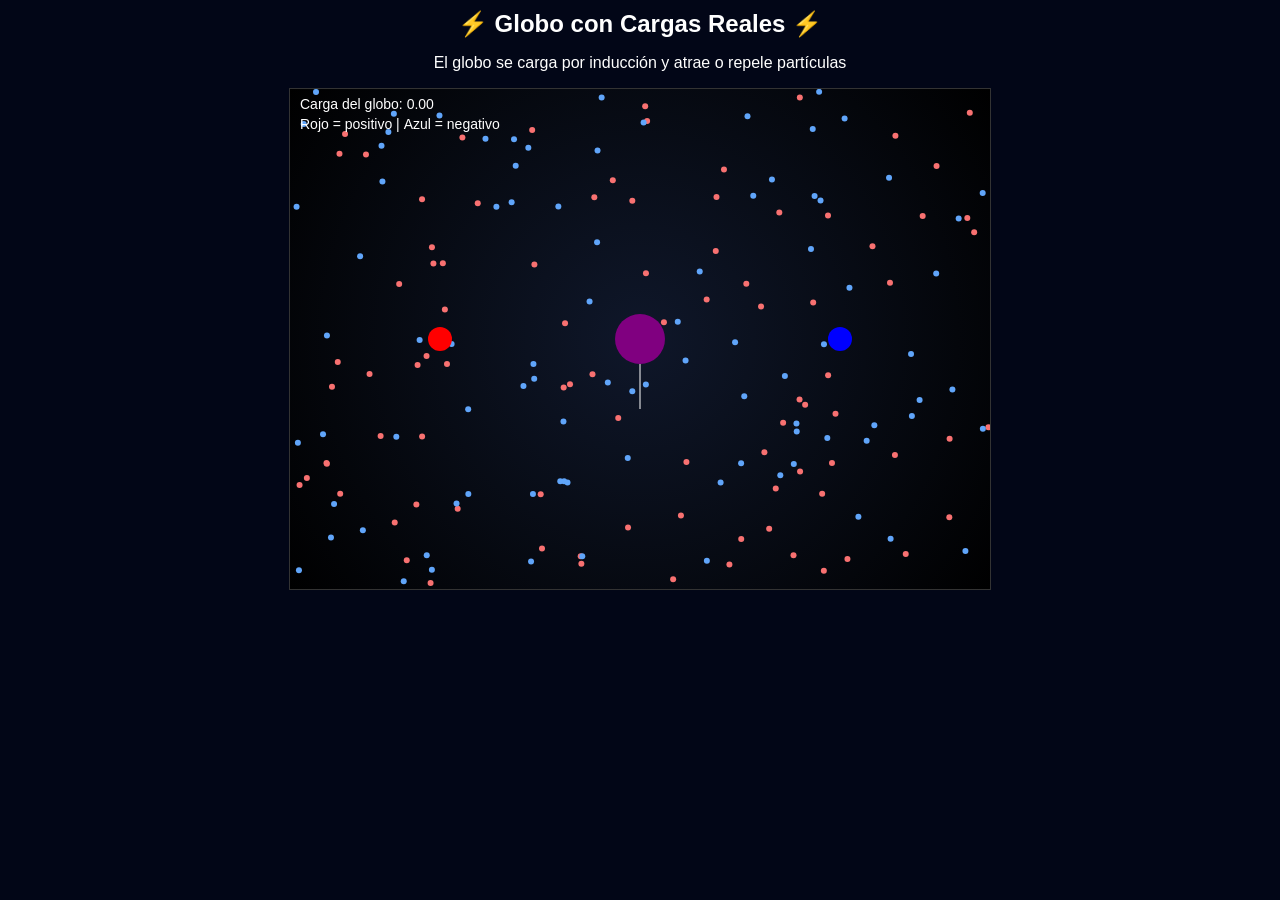
==== index.html @ da691572 "prot globo" ====
<!DOCTYPE html>
<html lang="es">
<head>
  <meta charset="UTF-8">
  <title>Globo con Cargas Reales</title>
  <style>
    body {
      margin: 0;
      background: #020617;
      color: white;
      font-family: Arial;
      text-align: center;
    }

    canvas {
      display: block;
      margin: auto;
      background: radial-gradient(circle, #0f172a, #000);
      border: 1px solid #333;
    }

    h2 {
      margin: 10px;
    }
  </style>
</head>
<body>

<h2>⚡ Globo con Cargas Reales ⚡</h2>
<p>El globo se carga por inducción y atrae o repele partículas</p>

<canvas id="canvas" width="700" height="500"></canvas>

<script>
const canvas = document.getElementById("canvas");
const ctx = canvas.getContext("2d");

// cargas fijas
let fixedCharges = [
  { x: 150, y: 250, q: 10 },
  { x: 550, y: 250, q: -10 }
];

let particles = [];
let balloon = { x: 350, y: 250, charge: 0 };

// crear partículas
for (let i = 0; i < 180; i++) {
  particles.push({
    x: Math.random() * canvas.width,
    y: Math.random() * canvas.height,
    vx: (Math.random() - 0.5),
    vy: (Math.random() - 0.5),
    q: Math.random() > 0.5 ? 1 : -1
  });
}

// mover globo con mouse
canvas.addEventListener("mousemove", (e) => {
  const rect = canvas.getBoundingClientRect();
  balloon.x = e.clientX - rect.left;
  balloon.y = e.clientY - rect.top;
});

function update() {
  balloon.charge = 0;

  // calcular carga del globo
  fixedCharges.forEach(c => {
    let dx = c.x - balloon.x;
    let dy = c.y - balloon.y;
    let dist = Math.sqrt(dx * dx + dy * dy) + 1;

    if (dist < 200) {
      balloon.charge += c.q / dist;
    }
  });

  // interacción de partículas
  particles.forEach(p => {
    let dx = balloon.x - p.x;
    let dy = balloon.y - p.y;
    let dist = Math.sqrt(dx * dx + dy * dy) + 1;

    let interaction = balloon.charge * p.q;
    let force = 1 / (dist * dist);

    if (interaction > 0) {
      // repulsión
      p.vx -= dx * force * 0.5;
      p.vy -= dy * force * 0.5;
    } else {
      // atracción
      p.vx += dx * force * 0.5;
      p.vy += dy * force * 0.5;

      // se pega al globo
      if (dist < 20) {
        p.vx = 0;
        p.vy = 0;
        p.x += (balloon.x - p.x) * 0.2;
        p.y += (balloon.y - p.y) * 0.2;
      }
    }

    p.vx *= 0.96;
    p.vy *= 0.96;

    p.x += p.vx;
    p.y += p.vy;

    // rebote
    if (p.x < 0 || p.x > canvas.width) p.vx *= -1;
    if (p.y < 0 || p.y > canvas.height) p.vy *= -1;
  });
}

function draw() {
  ctx.clearRect(0, 0, canvas.width, canvas.height);

  // partículas
  particles.forEach(p => {
    ctx.beginPath();
    ctx.arc(p.x, p.y, 3, 0, Math.PI * 2);
    ctx.fillStyle = p.q > 0 ? "#f87171" : "#60a5fa";
    ctx.fill();
  });

  // cargas fijas
  fixedCharges.forEach(c => {
    ctx.beginPath();
    ctx.arc(c.x, c.y, 12, 0, Math.PI * 2);
    ctx.fillStyle = c.q > 0 ? "red" : "blue";
    ctx.fill();
  });

  // globo
  ctx.beginPath();
  ctx.arc(balloon.x, balloon.y, 25, 0, Math.PI * 2);
  ctx.fillStyle = balloon.charge > 0 ? "orange" : "purple";
  ctx.fill();

  // cuerda
  ctx.beginPath();
  ctx.moveTo(balloon.x, balloon.y + 25);
  ctx.lineTo(balloon.x, balloon.y + 70);
  ctx.strokeStyle = "white";
  ctx.stroke();

  // texto
  ctx.fillStyle = "white";
  ctx.font = "14px Arial";
  ctx.fillText("Carga del globo: " + balloon.charge.toFixed(2), 10, 20);
  ctx.fillText("Rojo = positivo | Azul = negativo", 10, 40);
}

function loop() {
  update();
  draw();
  requestAnimationFrame(loop);
}

loop();
</script>

</body>
</html>
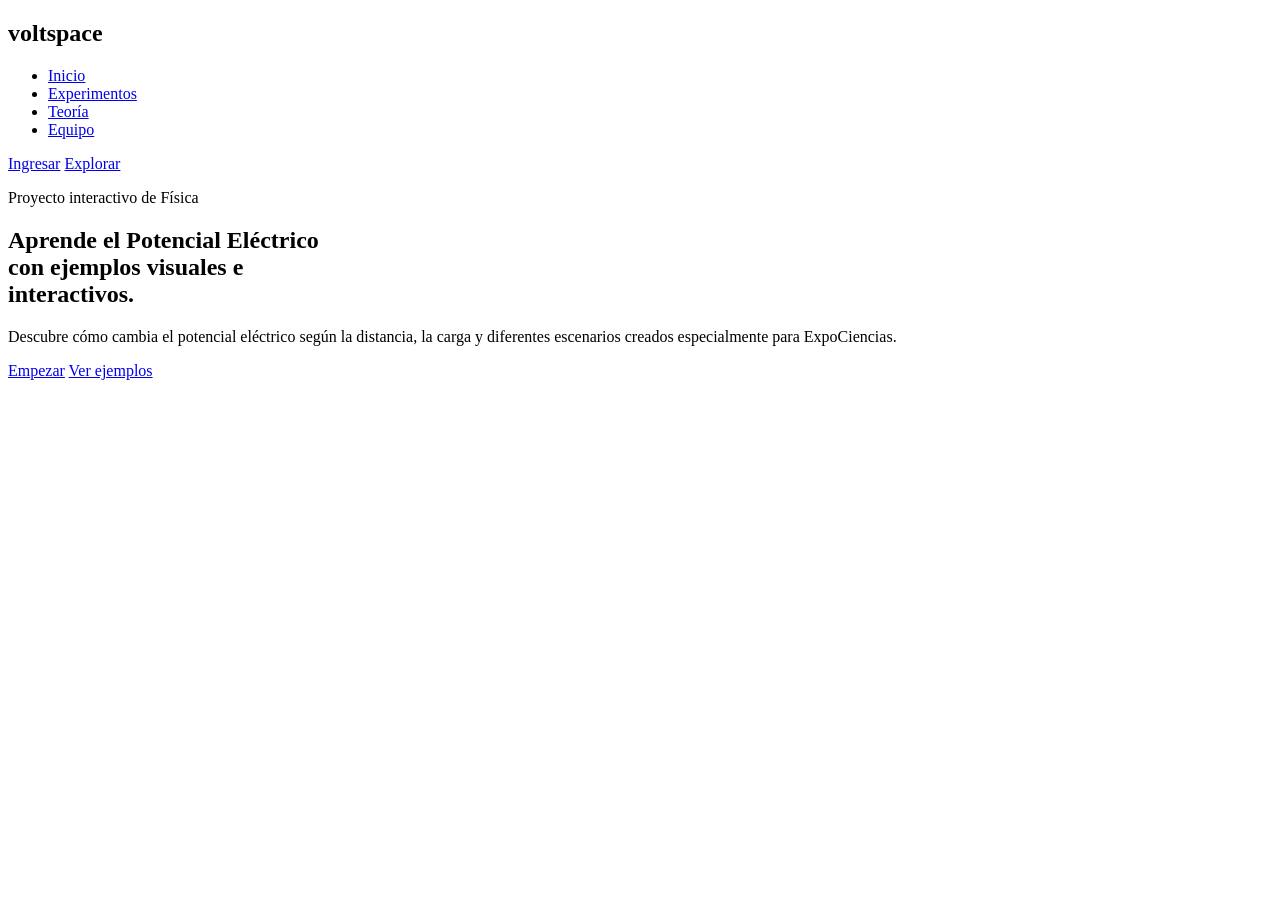
==== commit 9bc416ec: "estructura inicial" ====
--- a/index.html
+++ b/index.html
@@ -1,167 +1,61 @@
 <!DOCTYPE html>
-<html lang="es">
+<html lang="en">
 <head>
-  <meta charset="UTF-8">
-  <title>Globo con Cargas Reales</title>
-  <style>
-    body {
-      margin: 0;
-      background: #020617;
-      color: white;
-      font-family: Arial;
-      text-align: center;
-    }
-
-    canvas {
-      display: block;
-      margin: auto;
-      background: radial-gradient(circle, #0f172a, #000);
-      border: 1px solid #333;
-    }
-
-    h2 {
-      margin: 10px;
-    }
-  </style>
+    <meta charset="UTF-8">
+    <meta name="viewport" content="width=device-width, initial-scale=1.0">
+    <title>VoltSpace</title>
 </head>
 <body>
+    <!-- HEADER -->
+  <header>
+    <nav class="navbar">
+      <h1 class="logo">voltspace</h1>
 
-<h2>⚡ Globo con Cargas Reales ⚡</h2>
-<p>El globo se carga por inducción y atrae o repele partículas</p>
+      <ul class="menu">
+        <li><a href="#">Inicio</a></li>
+        <li><a href="#">Experimentos</a></li>
+        <li><a href="#">Teoría</a></li>
+        <li><a href="#">Equipo</a></li>
+      </ul>
 
-<canvas id="canvas" width="700" height="500"></canvas>
+      <div class="nav-buttons">
+        <a href="#" class="btn-login">Ingresar</a>
+        <a href="#" class="btn-main">Explorar</a>
+      </div>
+    </nav>
+  </header>
 
-<script>
-const canvas = document.getElementById("canvas");
-const ctx = canvas.getContext("2d");
+  <!-- HERO SECTION -->
+  <section class="hero">
 
-// cargas fijas
-let fixedCharges = [
-  { x: 150, y: 250, q: 10 },
-  { x: 550, y: 250, q: -10 }
-];
+    <div class="hero-text">
 
-let particles = [];
-let balloon = { x: 350, y: 250, charge: 0 };
+      <p class="mini-text">Proyecto interactivo de Física</p>
 
-// crear partículas
-for (let i = 0; i < 180; i++) {
-  particles.push({
-    x: Math.random() * canvas.width,
-    y: Math.random() * canvas.height,
-    vx: (Math.random() - 0.5),
-    vy: (Math.random() - 0.5),
-    q: Math.random() > 0.5 ? 1 : -1
-  });
-}
+      <h2>
+        Aprende el <span>Potencial Eléctrico</span><br>
+        con ejemplos visuales e<br>
+        interactivos.
+      </h2>
 
-// mover globo con mouse
-canvas.addEventListener("mousemove", (e) => {
-  const rect = canvas.getBoundingClientRect();
-  balloon.x = e.clientX - rect.left;
-  balloon.y = e.clientY - rect.top;
-});
+      <p class="description">
+        Descubre cómo cambia el potencial eléctrico según
+        la distancia, la carga y diferentes escenarios
+        creados especialmente para ExpoCiencias.
+      </p>
 
-function update() {
-  balloon.charge = 0;
+      <div class="hero-buttons">
+        <a href="#" class="btn-main">Empezar</a>
+        <a href="#" class="btn-secondary">Ver ejemplos</a>
+      </div>
 
-  // calcular carga del globo
-  fixedCharges.forEach(c => {
-    let dx = c.x - balloon.x;
-    let dy = c.y - balloon.y;
-    let dist = Math.sqrt(dx * dx + dy * dy) + 1;
+    </div>
 
-    if (dist < 200) {
-      balloon.charge += c.q / dist;
-    }
-  });
+    <div class="hero-image">
+      <div class="circle"></div>
+    </div>
 
-  // interacción de partículas
-  particles.forEach(p => {
-    let dx = balloon.x - p.x;
-    let dy = balloon.y - p.y;
-    let dist = Math.sqrt(dx * dx + dy * dy) + 1;
-
-    let interaction = balloon.charge * p.q;
-    let force = 1 / (dist * dist);
-
-    if (interaction > 0) {
-      // repulsión
-      p.vx -= dx * force * 0.5;
-      p.vy -= dy * force * 0.5;
-    } else {
-      // atracción
-      p.vx += dx * force * 0.5;
-      p.vy += dy * force * 0.5;
-
-      // se pega al globo
-      if (dist < 20) {
-        p.vx = 0;
-        p.vy = 0;
-        p.x += (balloon.x - p.x) * 0.2;
-        p.y += (balloon.y - p.y) * 0.2;
-      }
-    }
-
-    p.vx *= 0.96;
-    p.vy *= 0.96;
-
-    p.x += p.vx;
-    p.y += p.vy;
-
-    // rebote
-    if (p.x < 0 || p.x > canvas.width) p.vx *= -1;
-    if (p.y < 0 || p.y > canvas.height) p.vy *= -1;
-  });
-}
-
-function draw() {
-  ctx.clearRect(0, 0, canvas.width, canvas.height);
-
-  // partículas
-  particles.forEach(p => {
-    ctx.beginPath();
-    ctx.arc(p.x, p.y, 3, 0, Math.PI * 2);
-    ctx.fillStyle = p.q > 0 ? "#f87171" : "#60a5fa";
-    ctx.fill();
-  });
-
-  // cargas fijas
-  fixedCharges.forEach(c => {
-    ctx.beginPath();
-    ctx.arc(c.x, c.y, 12, 0, Math.PI * 2);
-    ctx.fillStyle = c.q > 0 ? "red" : "blue";
-    ctx.fill();
-  });
-
-  // globo
-  ctx.beginPath();
-  ctx.arc(balloon.x, balloon.y, 25, 0, Math.PI * 2);
-  ctx.fillStyle = balloon.charge > 0 ? "orange" : "purple";
-  ctx.fill();
-
-  // cuerda
-  ctx.beginPath();
-  ctx.moveTo(balloon.x, balloon.y + 25);
-  ctx.lineTo(balloon.x, balloon.y + 70);
-  ctx.strokeStyle = "white";
-  ctx.stroke();
-
-  // texto
-  ctx.fillStyle = "white";
-  ctx.font = "14px Arial";
-  ctx.fillText("Carga del globo: " + balloon.charge.toFixed(2), 10, 20);
-  ctx.fillText("Rojo = positivo | Azul = negativo", 10, 40);
-}
-
-function loop() {
-  update();
-  draw();
-  requestAnimationFrame(loop);
-}
-
-loop();
-</script>
+  </section>
 
 </body>
 </html>
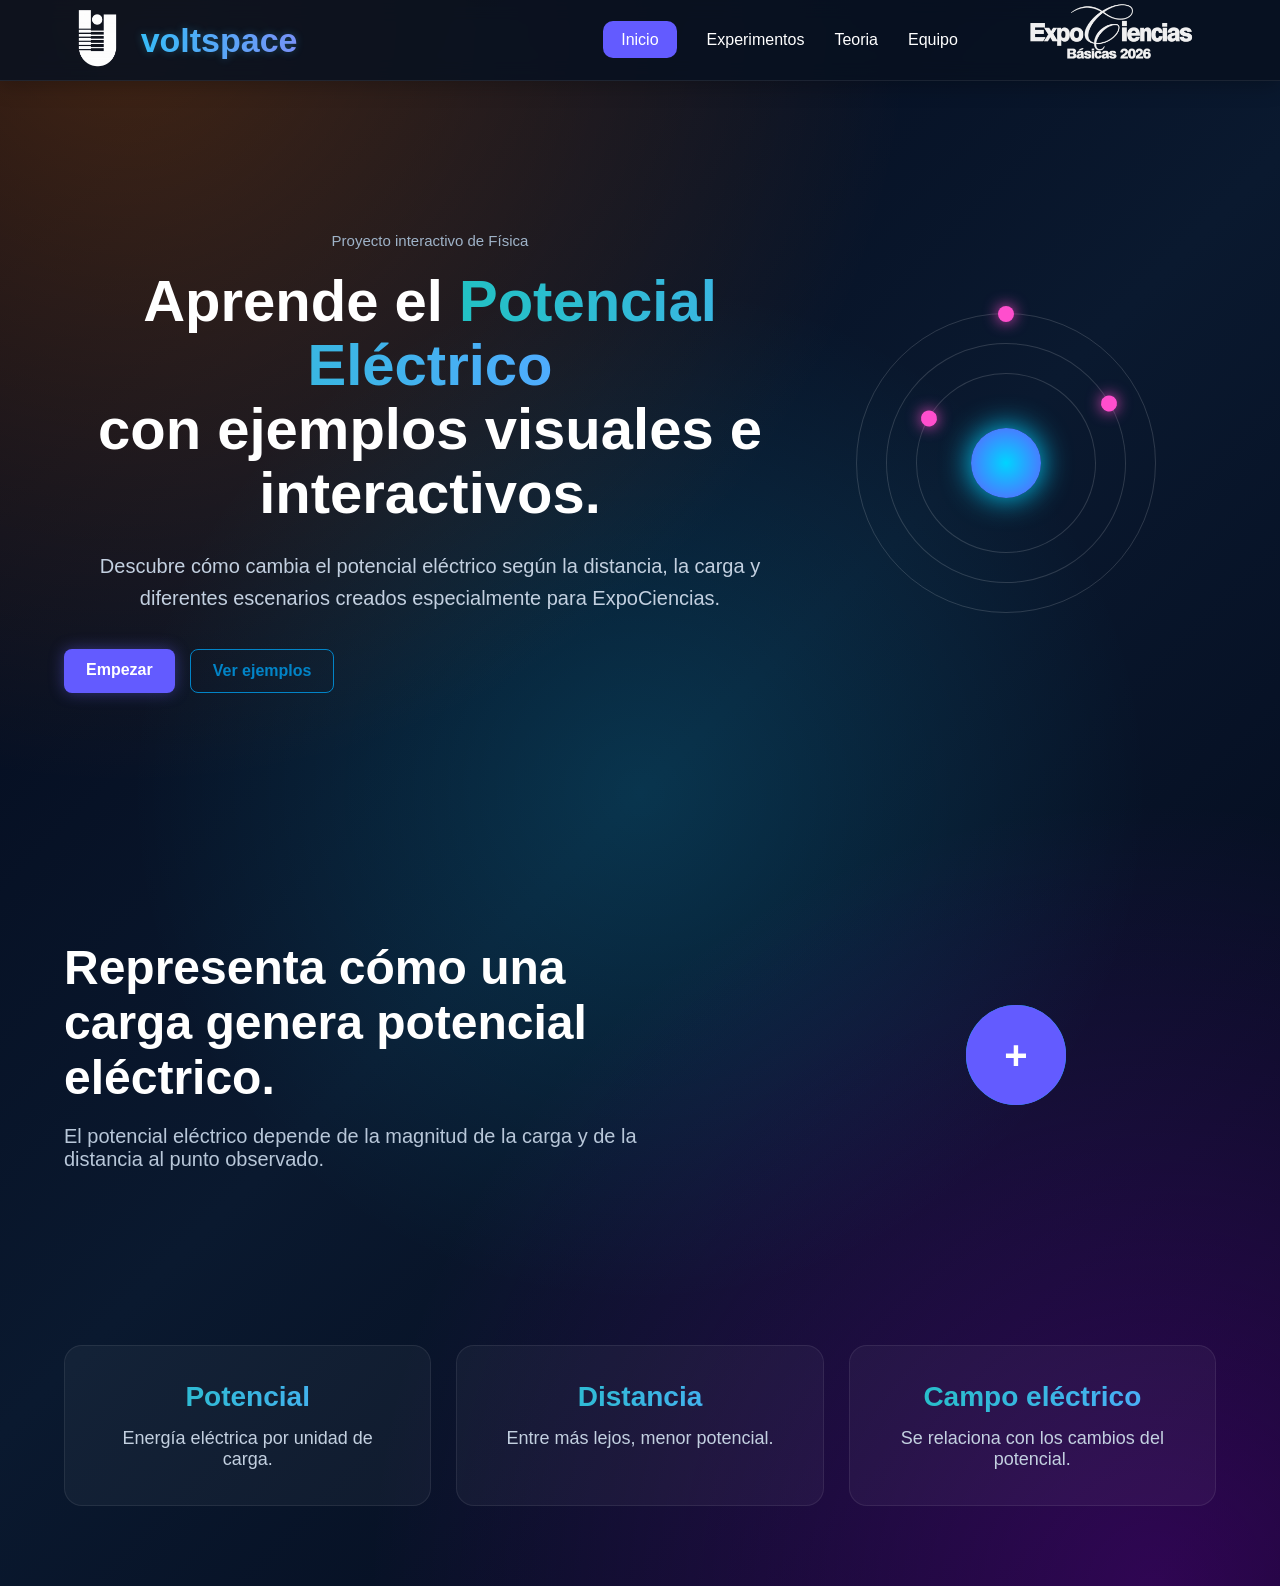
==== commit 8c98453d: "Create index.html" ====
--- a/index.html
+++ b/index.html
@@ -1,61 +1,114 @@
 <!DOCTYPE html>
 <html lang="en">
+
 <head>
     <meta charset="UTF-8">
     <meta name="viewport" content="width=device-width, initial-scale=1.0">
-    <title>VoltSpace</title>
+    <title>Voltspace</title>
+    <link rel="stylesheet" href="/proyecto/Style-CSS/StyleHome.css">
 </head>
+
 <body>
-    <!-- HEADER -->
-  <header>
-    <nav class="navbar">
-      <h1 class="logo">voltspace</h1>
+    <header>
+        <nav class="navbar">
+            <div class="logo">
+                <img src="/proyecto/img/logoUnia.png.png" class="logo-uni" alt="logo universidad">
+                <span>voltspace</span>
+            </div>
 
-      <ul class="menu">
-        <li><a href="#">Inicio</a></li>
-        <li><a href="#">Experimentos</a></li>
-        <li><a href="#">Teoría</a></li>
-        <li><a href="#">Equipo</a></li>
-      </ul>
+            <ul class="menu">
+                <li><a href="Home.html" class="activo">Inicio</a></li>
+                <li><a href="experimentos.html">Experimentos</a></li>
+                <li><a href="Teoria.html">Teoria</a></li>
+                <li><a href="Equipo.html">Equipo</a></li>
+            </ul>
 
-      <div class="nav-buttons">
-        <a href="#" class="btn-login">Ingresar</a>
-        <a href="#" class="btn-main">Explorar</a>
-      </div>
-    </nav>
-  </header>
+            <div class="expo">
+                <img src="/proyecto/img/logoExpoCiencias.png.png" alt="expo ciencias">
+            </div>
+        </nav>
+    </header>
 
-  <!-- HERO SECTION -->
-  <section class="hero">
+    <!-- HERO SECTION -->
+    <section class="hero">
 
-    <div class="hero-text">
+        <div class="hero-text">
+            <p class="mini-text">Proyecto interactivo de Física</p>
+            <h2>
+                Aprende el <span>Potencial Eléctrico</span><br>
+                con ejemplos visuales e interactivos.
 
-      <p class="mini-text">Proyecto interactivo de Física</p>
+            </h2>
+            <p class="description">
+                Descubre cómo cambia el potencial eléctrico según
+                la distancia, la carga y diferentes escenarios
+                creados especialmente para ExpoCiencias.
+            </p>
+            <div class="hero-buttons">
+                <a href="#empezar" class="btn-main">Empezar</a>
+                <a href="experimentos.html" class="btn-secondary">Ver ejemplos</a>
+            </div>
 
-      <h2>
-        Aprende el <span>Potencial Eléctrico</span><br>
-        con ejemplos visuales e<br>
-        interactivos.
-      </h2>
+        </div>
+        <div class="hero-image">
+            <div class="atom">
+                <div class="nucleus"></div>
+                <div class="orbit orbit1">
+                    <div class="electron"></div>
+                </div>
+                <div class="orbit orbit2">
+                    <div class="electron"></div>
+                </div>
+                <div class="orbit orbit3">
+                    <div class="electron"></div>
+                </div>
 
-      <p class="description">
-        Descubre cómo cambia el potencial eléctrico según
-        la distancia, la carga y diferentes escenarios
-        creados especialmente para ExpoCiencias.
-      </p>
+            </div>
 
-      <div class="hero-buttons">
-        <a href="#" class="btn-main">Empezar</a>
-        <a href="#" class="btn-secondary">Ver ejemplos</a>
-      </div>
+        </div>
+    </section>
 
-    </div>
+    <section class="info">
 
-    <div class="hero-image">
-      <div class="circle"></div>
-    </div>
+        <div class="info-text">
+            <h2>Representa cómo una carga genera potencial eléctrico.</h2>
+            <p>
+                El potencial eléctrico depende de la magnitud de la carga
+                y de la distancia al punto observado.
+            </p>
+        </div>
 
-  </section>
+        <div class="info-graphic">
+            <div class="pulse"></div>
+            <div class="pulse pulse2"></div>
+            <div class="center-charge">+</div>
+        </div>
+
+    </section>
+
+
+    <section class="cards" id="empezar">
+        
+        
+            <a href="Teoria.html#potencial-electrico" class="card">
+            <h3>Potencial</h3>
+            <p>Energía eléctrica por unidad de carga.</p>
+            </a>
+        
+
+        <a href="Teoria.html#Diferencia-potencia" class="card">
+            <h3>Distancia</h3>
+            <p>Entre más lejos, menor potencial.</p>
+       </a>
+        
+        
+        <a href="Teoria.html#campo-electrico" class="card">
+            <h3>Campo eléctrico</h3>
+            <p>Se relaciona con los cambios del potencial.</p>
+        </a>
+
+    </section>
 
 </body>
-</html>+
+</html>
--- a/proyecto/Style-CSS/StyleHome.css
+++ b/proyecto/Style-CSS/StyleHome.css
@@ -0,0 +1,441 @@
+/* ===== RESET ===== */
+* {
+    margin: 0;
+    padding: 0;
+    box-sizing: border-box;
+}
+
+/* ===== BODY (FONDO GLOBAL LIMPIO) ===== */
+body{
+    margin:0;
+    font-family: Arial, Helvetica, sans-serif;
+    color:white;
+    text-align:center;
+    padding-top:80px;
+    overflow-x:hidden;
+
+    background:
+    radial-gradient(circle at 10% 0%, rgba(255,120,0,0.25), transparent 40%),
+    radial-gradient(circle at 90% 100%, rgba(180,0,255,0.25), transparent 40%),
+    radial-gradient(circle at 50% 50%, rgba(0,212,255,0.15), transparent 50%),
+    linear-gradient(135deg,#020617,#0A192F,#020617);
+}
+
+/* ===== HEADER ===== */
+header {
+    width: 100%;
+    position: fixed;
+    top: 0;
+    left: 0;
+    z-index: 1000;
+    background: rgba(8, 17, 32, 0.85);
+    backdrop-filter: blur(10px);
+    border-bottom: 1px solid rgba(255, 255, 255, 0.08);
+    box-shadow: 0 4px 20px rgba(0, 0, 0, 0.25);
+}
+
+.navbar {
+    width: 90%;
+    margin: auto;
+    height: 80px;
+    display: flex;
+    justify-content: space-between;
+    align-items: center;
+}
+
+.logo {
+    display: flex;
+    align-items: center;
+    gap: 10px;
+}
+.logo span{
+    font-size: 34px;
+    font-weight: 700;
+
+     background: linear-gradient(90deg, #38bdf8, #818cf8);
+    -webkit-background-clip: text;
+    -webkit-text-fill-color: transparent;
+
+    text-shadow: 0 0 8px rgba(56,189,248,0.3);
+}
+
+/* ===== MENU ===== */
+.menu {
+    display: flex;
+    list-style: none;
+    gap: 30px;
+     margin-left: 250px;
+}
+
+.menu li a {
+    text-decoration: none;
+    color: white;
+    font-size: 16px;
+    font-weight: 500;
+    transition: 0.3s;
+}
+
+.menu li a.activo {
+    background: #635bff;
+    padding: 10px 18px;
+    border-radius: 10px;
+}
+
+.menu li a:hover {
+    background: rgba(255, 255, 255, 0.08);
+    padding: 10px 18px;
+    border-radius: 10px;
+}
+
+/* ===== BOTONES ===== */
+.nav-buttons {
+    display: flex;
+    gap: 15px;
+}
+
+.btn-login {
+    text-decoration: none;
+    padding: 12px 22px;
+    border: 1px solid rgba(255, 255, 255, 0.15);
+    border-radius: 8px;
+    color: white;
+    font-weight: 600;
+}
+
+.btn-main {
+    text-decoration: none;
+    padding: 12px 22px;
+    background: #635bff;
+    color: white;
+    border-radius: 8px;
+    font-weight: 600;
+    transition: 0.3s;
+
+      box-shadow: 0 0 15px rgba(108, 99, 255, 0.4);
+}
+
+.btn-main:hover {
+    background: #5146ff;
+    transform: translateY(-3px) scale(1.05);
+    box-shadow: 0 0 25px #635bff(168, 85, 247, 0.8);
+}
+.btn-secondary:hover{
+    background: transparent;
+    color:  #0284c7;
+    transform: translateY(-3px) scale(1.05);
+    box-shadow: 0 0 25px rgba(0, 212, 255, 0.6);
+}
+
+/* ===== HERO ===== */
+.hero {
+    width:90%;
+    margin:auto;
+    min-height:85vh;
+    display:flex;
+    align-items:center;
+    justify-content:space-between;
+}
+
+/* TEXTO */
+.hero-text {
+     display:flex;
+    flex-direction:column;
+    justify-content:center;
+}
+
+.mini-text {
+    font-size: 15px;
+    color: #9fb3c8;
+    margin-bottom: 20px;
+}
+
+.hero-text h2 {
+    font-size: 58px;
+    line-height: 1.1;
+    margin-bottom: 25px;
+}
+
+
+.hero-text h2 span {
+    background: linear-gradient(90deg,#22c1c3,#4facfe);
+    -webkit-background-clip: text;
+    -webkit-text-fill-color: transparent;
+}
+
+.description {
+    font-size: 20px;
+    color: #c3d0e0;
+    line-height: 1.6;
+    margin-bottom: 35px;
+}
+
+/* BOTONES HERO */
+.hero-buttons {
+    display: flex;
+    gap: 15px;
+}
+
+.btn-secondary {
+    text-decoration: none;
+    padding: 12px 22px;
+    border: 1px solid #0284c7;
+    color: #0284c7;
+    border-radius: 8px;
+    font-weight: 600;
+    background: transparent;
+}
+
+/* ===== HERO IMAGE ===== */
+.hero-image {
+    width: 45%;
+    display: flex;
+    justify-content: center;
+    align-items: center;
+}
+
+/* ===== ATOMO ===== */
+.atom {
+    position: relative;
+    width: 420px;
+    height: 420px;
+}
+
+.nucleus {
+    position: absolute;
+    top: 50%;
+    left: 50%;
+    transform: translate(-50%, -50%);
+    width: 70px;
+    height: 70px;
+    border-radius: 50%;
+    background: radial-gradient(circle, #00d4ff, #635bff);
+    box-shadow: 0 0 30px #00d4ff;
+}
+
+.orbit {
+    position: absolute;
+    top: 50%;
+    left: 50%;
+    border: 1px solid rgba(255, 255, 255, 0.15);
+    border-radius: 50%;
+    transform: translate(-50%, -50%);
+}
+
+.orbit1 {
+    width: 300px;
+    height: 300px;
+    animation: spin 8s linear infinite;
+}
+
+.orbit2 {
+    width: 240px;
+    height: 240px;
+    transform: translate(-50%, -50%) rotate(60deg);
+    animation: spin2 6s linear infinite;
+}
+
+.orbit3 {
+    width: 180px;
+    height: 180px;
+    transform: translate(-50%, -50%) rotate(-60deg);
+    animation: spin 5s linear infinite;
+}
+
+.electron {
+    position: absolute;
+    top: -8px;
+    left: 50%;
+    transform: translateX(-50%);
+    width: 16px;
+    height: 16px;
+    border-radius: 50%;
+    background: #ff4ecd;
+    box-shadow: 0 0 15px #ff4ecd;
+}
+
+/* ANIMACIONES */
+@keyframes spin {
+    from { transform: translate(-50%, -50%) rotate(0deg); }
+    to { transform: translate(-50%, -50%) rotate(360deg); }
+}
+
+@keyframes spin2 {
+    from { transform: translate(-50%, -50%) rotate(60deg); }
+    to { transform: translate(-50%, -50%) rotate(420deg); }
+}
+
+/* ===== INFO ===== */
+.info {
+    width: 90%;
+    margin: auto;
+    padding: 10px 0;
+    display: flex;
+    justify-content: space-between;
+    align-items: center;
+}
+
+.info-text {
+    width: 50%;
+    text-align: left;
+}
+
+.info-text h2 {
+    font-size: 48px;
+    margin-bottom: 20px;
+}
+
+.info-text p {
+    font-size: 20px;
+    color: #b8c7d9;
+}
+
+.info-graphic {
+    width: 40%;
+    height: 350px;
+    display: flex;
+    justify-content: center;
+    align-items: center;
+}
+
+/* ===== CÍRCULO ===== */
+.center-charge {
+    width: 80px;
+    height: 80px;
+    border-radius: 50%;
+    background: #635bff;
+    display: flex;
+    justify-content: center;
+    align-items: center;
+    font-size: 40px;
+    font-weight: bold;
+}
+
+/* ===== CARDS ===== */
+.cards {
+    width: 90%;
+    margin: auto;
+    padding: 80px 0;
+    display: grid;
+    grid-template-columns: repeat(3, 1fr);
+    gap: 25px;
+}
+
+.card {
+    background: rgba(255, 255, 255, 0.04);
+    padding: 35px;
+    border-radius: 18px;
+    border: 1px solid rgba(255, 255, 255, 0.08);
+    transition: 0.35s ease;
+    cursor: pointer;
+    text-decoration: none;
+    color: white;
+    display: block;
+}
+
+.card h3 {
+    font-size: 28px;
+    margin-bottom: 15px;
+    background: linear-gradient(90deg,#22c1c3,#4facfe);
+    -webkit-background-clip: text;
+    -webkit-text-fill-color: transparent;
+}
+
+.card p {
+    color: #c3d0e0;
+    font-size: 18px;
+}
+
+.card:hover {
+    transform: translateY(-12px) scale(1.03);
+    border: 1px solid #34717d;
+    box-shadow: 0 15px 35px rgba(0, 212, 255, 0.18);
+    background: rgba(255, 255, 255, 0.07);
+}
+
+/* ===== CONTENEDOR ===== */
+.info-graphic{
+    position: relative;
+    width: 400px;
+    height: 400px;
+    display:flex;
+    justify-content:center;
+    align-items:center;
+}
+
+/* ===== CENTRO (+) ===== */
+.center-charge{
+    position:absolute;
+    width:100px;
+    height:100px;
+    border-radius:50%;
+    background:#635bff;
+    display:flex;
+    justify-content:center;
+    align-items:center;
+    font-size:40px;
+    font-weight:bold;
+    z-index:2;
+}
+
+/* ===== ONDA BASE ===== */
+.pulse,
+.pulse2{
+    position:absolute;
+    width:100px;
+    height:100px;
+    border-radius:50%;
+    border:2px solid rgba(0,212,255,0.6);
+    animation: onda 3s infinite;
+}
+
+/* segunda onda con retraso */
+.pulse2{
+    animation-delay:1.5s;
+}
+
+/* ===== ANIMACIÓN ===== */
+@keyframes onda{
+    0%{
+        transform: scale(1);
+        opacity:0.7;
+    }
+    100%{
+        transform: scale(4);
+        opacity:0;
+    }
+}
+
+.logo{
+    display:flex;
+    align-items:center;
+    gap:10px;
+    font-size:28px;
+    font-weight:bold;
+}
+
+
+.logo img{
+    height:70px;
+    width:auto;
+    height:100px;
+    filter: brightness(0) invert(1);
+   
+}
+
+.expo img{
+    height: 135px;
+    width: auto;
+    opacity: 0.95;
+}
+
+.logo-uni{
+   
+    display: block;
+    margin: 15px auto;
+    filter: brightness(0) invert(1);
+}
+
+#empezar{
+    scroll-margin-top: 100px;
+}
+
